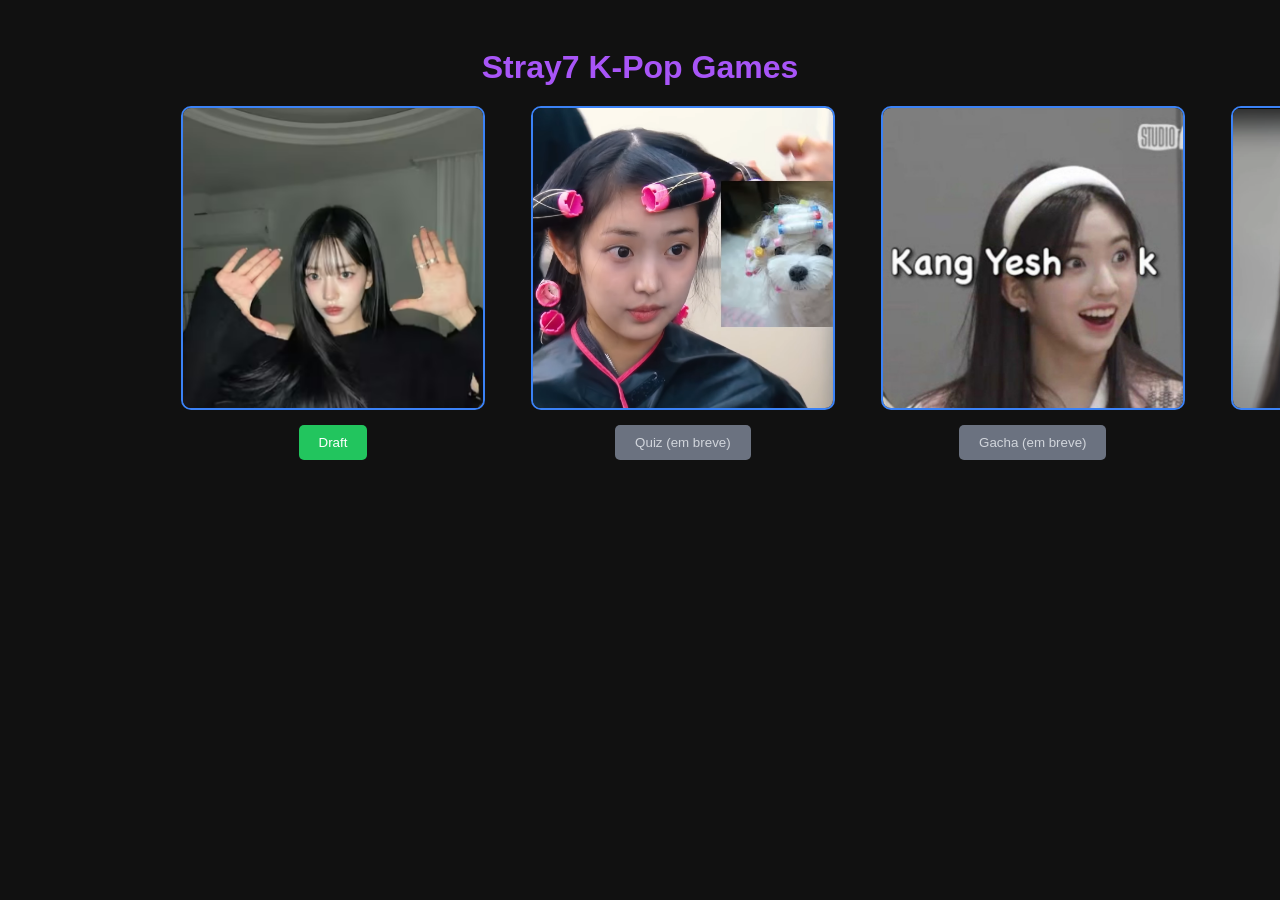
==== index.html @ 08540a4f "Update index.html" ====
<!DOCTYPE html>
<html lang="pt-BR">
<head>
    <meta charset="UTF-8">
    <meta name="viewport" content="width=device-width, initial-scale=1.0">
    <title>Stray K-Pop Games</title>
    <link rel="stylesheet" href="./css/styles.css"> 
    <script src="./scripts/script.js" defer></script>
</head>
<body>
    <h1>Stray7 K-Pop Games</h1>
    <div class="game-modes">
        <div class="mode">
            <img src="./assets/images/0index_draft.png" alt="Draft Mode" class="mode-image">
            <button onclick="irParaDraft()" class="draft-btn">Draft</button>
        </div>
        <div class="mode">
            <img src="./assets/images/0index_quiz.png" alt="Quiz Mode" class="mode-image">
            <button onclick="modoEmDesenvolvimento()" disabled class="disabled-btn">Quiz (em breve)</button>
        </div>
        <div class="mode">
            <img src="./assets/images/0index_gacha.jpg" alt="Gacha Mode" class="mode-image">
            <button onclick="modoEmDesenvolvimento()" disabled class="disabled-btn">Gacha (em breve)</button>
        </div>
        <div class="mode">
            <img src="./assets/images/0index_manager.png" alt="Manager Mode" class="mode-image">
            <button onclick="modoEmDesenvolvimento()" disabled class="disabled-btn">Manager (em breve)</button>
        </div>
    </div>
</body>
</html>
---- css/styles.css ----
/* =========================
   BASE (INDEX + DRAFT)
========================= */

body {
  font-family: Arial, sans-serif;
  background-color: #111;
  color: #eee;
  padding: 20px;
  text-align: center;
}

h1 {
  margin-bottom: 20px;
  color: #a855f7; /* Roxo */
}

.game-modes {
  display: flex;
  justify-content: space-around;
  width: 75%;
  margin: 0 auto;
  gap: 5%;
}

.mode {
  display: flex;
  flex-direction: column;
  align-items: center;
  flex: 1;
}

.mode-image {
  width: 100%;
  height: auto;
  border: 2px solid #3b82f6; /* Azul */
  border-radius: 10px;
  margin-bottom: 10px;
}

.draft-btn {
  background-color: #22c55e; /* Verde */
  color: white;
  padding: 10px 20px;
  border: none;
  border-radius: 5px;
  cursor: pointer;
}

.draft-btn:hover {
  background-color: #16a34a;
}

.disabled-btn {
  background-color: #6b7280; /* Cinza */
  color: #d1d5db;
  padding: 10px 20px;
  border: none;
  border-radius: 5px;
  cursor: not-allowed;
}

h2, h3 {
  margin-bottom: 10px;
}

button {
  padding: 10px 15px;
  margin: 5px;
  border: none;
  background-color: #444;
  color: white;
  cursor: pointer;
  border-radius: 5px;
}

button:hover {
  background-color: #666;
}

input {
  padding: 5px;
  margin: 5px;
}

/* =========================
   DRAFT CONFIG GRID
========================= */

.config-grid {
  display: grid;
  grid-template-columns: 1fr 1fr;
  grid-template-rows: auto calc((100vh - 100px) * 1.5);
  height: auto;
  gap: 10px;
}

.config-block {
  background: #222;
  padding: 15px;
  border-radius: 8px;
  overflow: hidden;
  display: flex;
  flex-direction: column;
}

/* bloco 1: instruções */
.config-block.block-1 {
  background: #222;
  padding: 15px;
  border-radius: 8px;
  overflow: hidden;
  display: flex;
  flex-direction: column;
  text-align: left;
}

/* bloco 2 menu */
.config-block.block-2 {
  overflow: hidden;
}

/* corpo do bloco 2: dois lados lado a lado */
.b2-body {
  display: flex;
  flex: 1;
  gap: 15px;
  overflow: hidden;
  text-align: left;
}

/* coluna esquerda: labels + inputs + random */
.b2-left {
  margin-top: 20px;
  display: flex;
  flex-direction: column;
  align-items: stretch;
  text-align: left;
  gap: 10px;
  width: 60%;
}

.b2-left .btn-iniciar-draft {
  margin-top: auto;  /* empurra para o fundo */
  width: 97%;
}

.players-label {
  color: #ccc;
  margin-top: 20px;
  margin-bottom: 2px;
}

/* linha com label + input numérico */
.b2-field {
  display: grid;
  grid-template-columns: auto 140px;
  align-items: center;
  gap: 8px;
  white-space: nowrap;
}

.b2-field label {
  text-align: left;
}

.b2-field input[type="number"] {
  width: 140px;
  padding: 5px;
  margin: 0;
  box-sizing: border-box;
}

/* coluna direita: scroll de nomes + botão draft */
.b2-right {
  flex: 1;
  display: flex;
  flex-direction: column;
  gap: 10px;
  overflow: hidden;
  min-width: 0;
}

.players-scroll-box {
  flex: 1;
  overflow-y: auto;
  border: 1px solid #444;
  padding: 8px;
  background: #1a1a1a;
  min-height: 0;
}

.btn-iniciar-draft {
  background-color: #7e22ce;
  border: 2px solid yellow;
  color: white;
  padding: 10px 15px;
  cursor: pointer;
  border-radius: 5px;
  width: 100%;
  flex-shrink: 0;
}

.btn-iniciar-draft:hover {
  background-color: #6b21a8;
}

.config-block h3 {
  text-align: center;
  margin-top: 0;
  color: #a855f7; /* Roxo */
}

.scroll-box {
  flex: 1;
  overflow-y: auto;
  border: 1px solid #444;
  padding: 10px;
  background: #1a1a1a;
}

.half-container {
  display: flex;
  height: 100%;
  gap: 10px;
}

.half-container > div {
  flex: 1;
  display: flex;
  flex-direction: column;
}

.half-container .scroll-box {
  flex: 1;
}

/* =========================
   DRAFT (GRUPOS)
========================= */

#groupsContainer {
  text-align: left;
}

#groupsContainer > div {
  background: #333;
  padding: 10px;
  border-radius: 8px;
  margin-bottom: 10px;
}

#groupsContainer div div {
  margin-left: 15px;
}

#producerContainer,
#musicContainer {
  margin-top: 10px;
}

/* =========================
   GAME - PLAYER ROW
========================= */

.playerRow {
  display: flex;
  align-items: flex-start;
  gap: 15px;
  padding: 10px;
  border-bottom: 1px solid #444;
  width: 100%;
}

.playerOrder {
  width: 40px;
  font-weight: bold;
  flex-shrink: 0;
}

.playerName {
  width: 120px;
  flex-shrink: 0;
}

/* container geral dos blocos */
.playerBlocks {
  display: flex;
  flex: 1;
  gap: 15px;
  justify-content: space-between;
  flex-wrap: nowrap;
  width: 100%;
  min-width: 0;
}

/* destaque jogador atual */
.activePlayer {
  background: rgba(255, 255, 0, 0.1);
}

/* =========================
   BLOCOS
========================= */

.block {
  display: flex;
  flex-direction: column; /* título em cima */
  align-items: stretch;
  border: 2px solid;
  padding: 8px;
  flex: 1 1 0;
  min-width: 0;
  max-width: 100%;
  box-sizing: border-box;
}

.idolBlock {
  flex: 1 1 0;
  min-width: 0;
  align-items: center;
}

.musicBlock,
.producerBlock {
  flex: 0 0 auto;
  min-width: 0;
  width: auto;
}

/* container dos slots (horizontal) */
.block .slot {
  flex: 0 0 90px;
  width: 90px;
  height: 120px;
  border: 2px dashed #555;
  display: flex;
  align-items: center;
  justify-content: center;
}

.musicBlock .slot,
.producerBlock .slot {
  flex: 0 0 90px;
  width: 90px;
  height: 120px;
  border: 2px dashed #555;
}

.idolBlock .slotsContainer {
  display: flex;
  flex-wrap: wrap;
  justify-content: center;
  gap: 4px;
  width: min(100%, calc(12 * 90px + 11 * 4px));
  margin: 0 auto;
}

.musicBlock .slotsContainer,
.producerBlock .slotsContainer {
  display: flex;
  justify-content: center;
  flex-wrap: nowrap;
  gap: 4px;
}

/* faz os slots ficarem lado a lado */
.block {
  flex-wrap: wrap;
}

.slotsContainer {
  display: flex;
  justify-content: center;
  gap: 4px;
  width: 100%;
  overflow: visible;
}

/* CORES */
.idolBlock {
  border-color: yellow;
}

.musicBlock {
  border-color: navy;
}

.producerBlock {
  border-color: purple;
}

.blockTitle {
  font-size: 12px;
  font-weight: bold;
  margin-bottom: 5px;
  text-align: center;
  width: 100%;
}

/* =========================
   SLOTS
========================= */

.locked {
  opacity: 0.6;
  border: 2px solid red;
}

/* cores por tipo */
.idolBlock .slot {
  border-color: yellow;
}

.musicBlock .slot {
  border-color: navy;
}

.producerBlock .slot {
  border-color: purple;
}

/* =========================
   CARDS
========================= */

.card {
  width: 100%;
  height: 100%;
  background: #222;
  border: 1px solid #444;
  display: flex;
  align-items: center;
  justify-content: center;
  flex-direction: column;
  font-size: 10px;
  text-align: center;
  cursor: grab;
  user-select: none;
}

.playerBlocks .card {
  width: 90px;
  height: 120px;
  border: none; /* Remove border para mostrar a borda do slot */
}

.card:active {
  cursor: grabbing;
}

/* estado bloqueado */
.card.disabled {
  opacity: 0.3;
  pointer-events: none;
}

/* =========================
   POOL
========================= */

#pool {
  margin-top: 20px;
  padding: 10px;
  border-top: 2px solid #444;
  display: flex;
  flex-wrap: wrap;
  gap: 8px;
  justify-content: space-between;
}

#pool .card {
  width: 160px;
  height: 200px;
}

/* =========================
   RESPONSIVO
========================= */

@media (max-width: 900px) {
  .playerRow {
    flex-direction: column;
    align-items: flex-start;
  }

  .playerBlocks {
    flex-wrap: wrap;
  }
}
/* CARD COM IMAGEM */
.card {
  width: 100%;
  height: 100%;
  position: relative;
  overflow: hidden;
  border: 1px solid #444;
  background: #000;
  cursor: grab;
  display: flex;
  align-items: center;
  justify-content: center;
  text-align: center;
}

.card img {
  width: 100%;
  height: 100%;
  object-fit: cover;
  object-position: top;
}

/* nome por cima */
.cardLabel {
  position: absolute;
  bottom: 0;
  width: 100%;
  background: rgba(0,0,0,0.7);
  font-size: 10px;
  text-align: center;
  display: flex;
  flex-direction: column;
  justify-content: center;
  padding: 4px 0;
}

.cardInfo {
  font-size: 8px;
  color: #aaa;
  margin-bottom: 2px;
  overflow: hidden;
  text-overflow: ellipsis;
  white-space: nowrap;
}

.cardName {
  font-size: 10px;
  font-weight: bold;
  color: #fff;
  overflow: hidden;
  text-overflow: ellipsis;
  white-space: nowrap;
}

/* Color Code para tipos de cards */
.card-idol {
  border: 3px solid yellow;
  box-shadow: inset 0 0 8px rgba(255, 255, 0, 0.3);
}

.card-music {
  border: 3px solid navy;
  box-shadow: inset 0 0 8px rgba(0, 0, 128, 0.3);
}

.card-producer {
  border: 3px solid purple;
  box-shadow: inset 0 0 8px rgba(128, 0, 128, 0.3);
}

/* =========================
   MODAL
========================= */

.modal {
  display: none;
  position: fixed;
  top: 0;
  left: 0;
  width: 100%;
  height: 100%;
  background: rgba(0,0,0,0.8);
  justify-content: center;
  align-items: center;
}

.modalContent {
  background: #222;
  padding: 20px;
  max-width: 390px;
  max-height: 90vh;
  min-width: 390px;
}

.modalImg {
  width: 340px;
  height: 400px;
  object-fit: cover;
  object-position: top;
}

.closeBtn {
  cursor: pointer;
  float: right;
  font-size: 18px;
}

/*mode-image*/
.mode-image {
  width: 300px;
  height: 300px;
  object-fit: cover;
  object-position: top; /* garante corte central */
  border: 2px solid #3b82f6;
  border-radius: 10px;
}
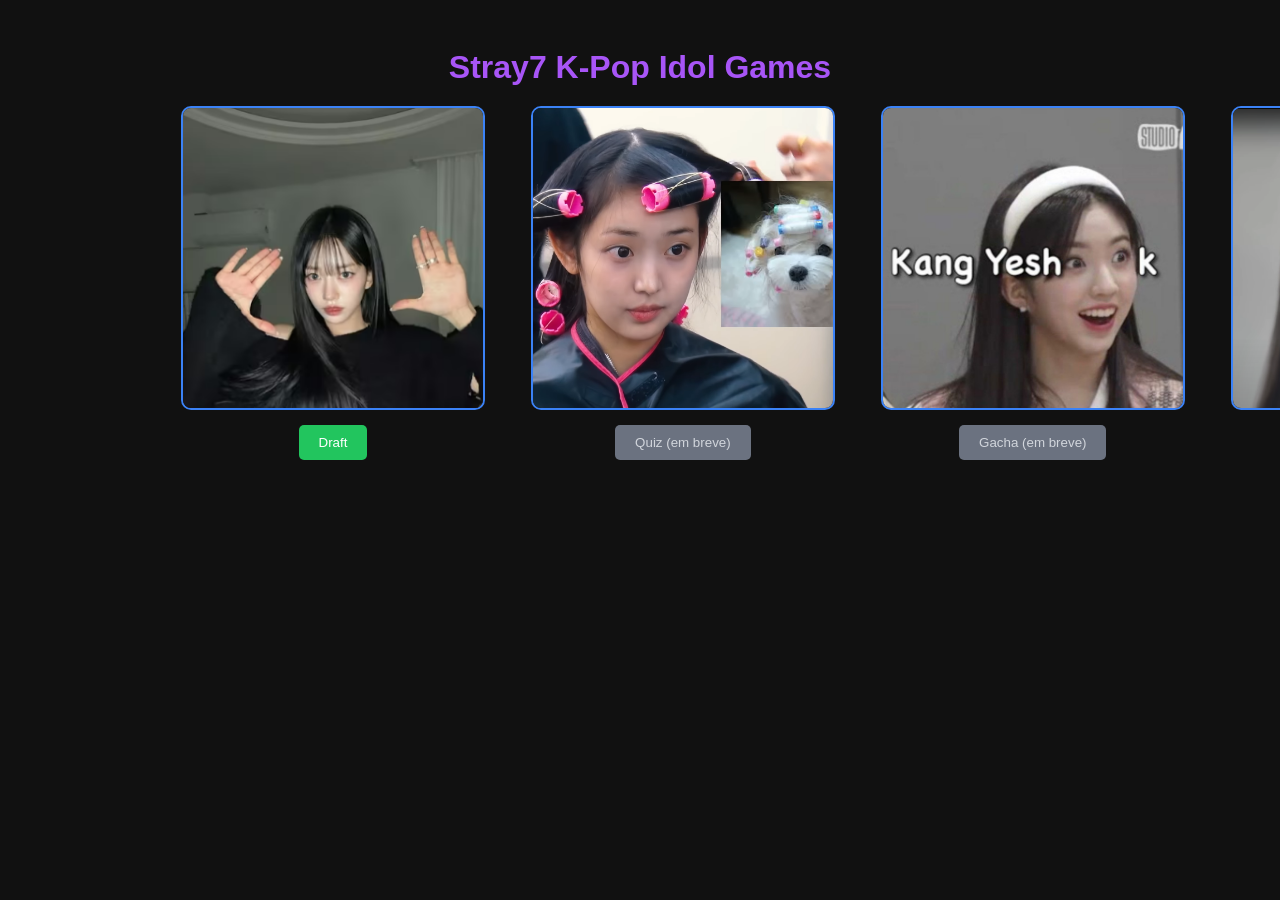
==== commit bbf8b611: "correção de comentários" ====
--- a/index.html
+++ b/index.html
@@ -8,7 +8,7 @@
     <script src="./scripts/script.js" defer></script>
 </head>
 <body>
-    <h1>Stray7 K-Pop Games</h1>
+    <h1>Stray7 K-Pop Idol Games</h1>
     <div class="game-modes">
         <div class="mode">
             <img src="./assets/images/0index_draft.png" alt="Draft Mode" class="mode-image">
@@ -28,4 +28,4 @@
         </div>
     </div>
 </body>
-</html>
+</html>
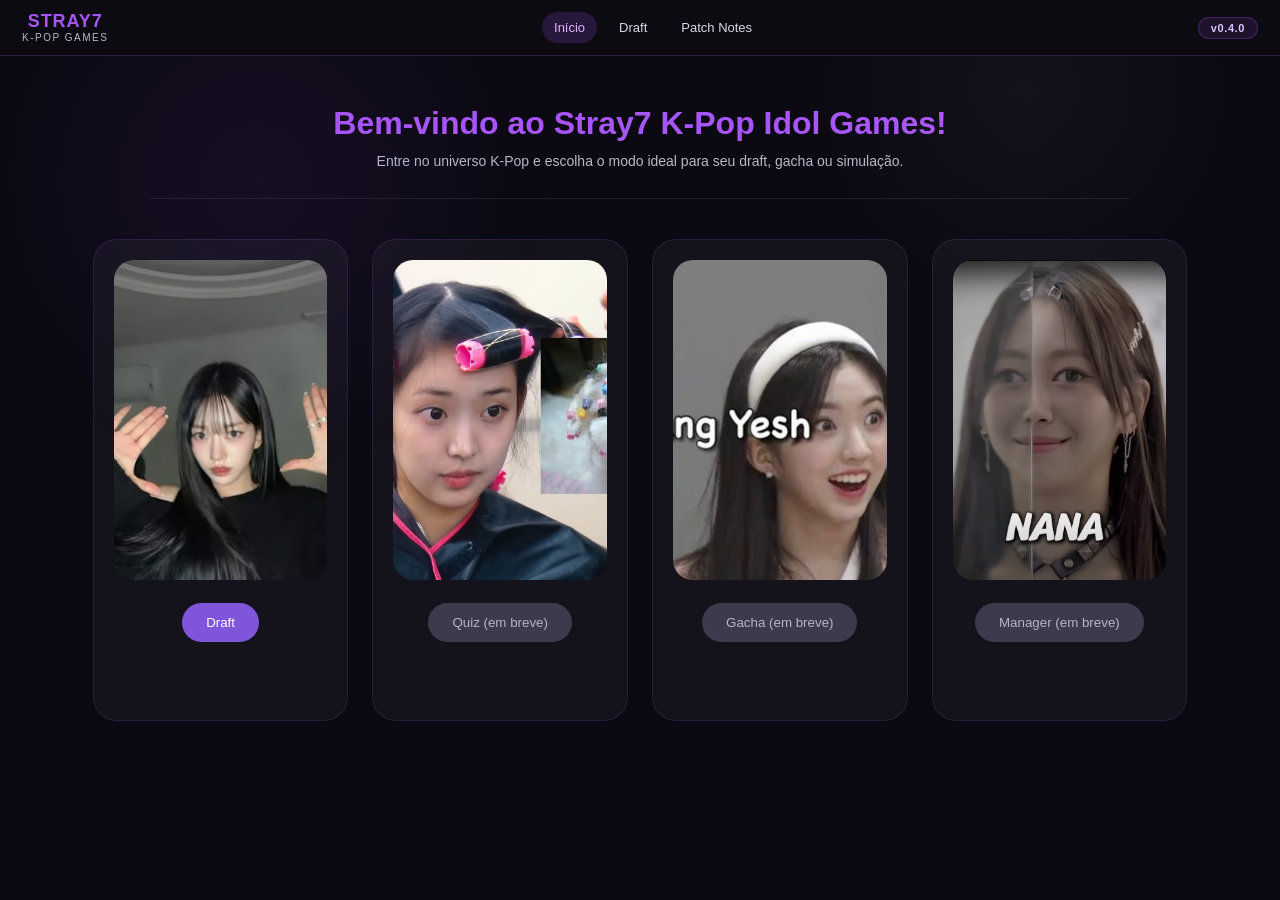
==== commit 025b82dc: "Add files via upload" ====
--- a/index.html
+++ b/index.html
@@ -4,26 +4,29 @@
     <meta charset="UTF-8">
     <meta name="viewport" content="width=device-width, initial-scale=1.0">
     <title>Stray K-Pop Games</title>
-    <link rel="stylesheet" href="./css/styles.css"> 
-    <script src="./scripts/script.js" defer></script>
+    <link rel="stylesheet" href="css/styles.css">
+    <script src="scripts/script.js" defer></script>
 </head>
 <body>
-    <h1>Stray7 K-Pop Idol Games</h1>
+    <div class="page-header">
+        <h1>Bem-vindo ao Stray7 K-Pop Idol Games!</h1>
+        <p>Entre no universo K-Pop e escolha o modo ideal para seu draft, gacha ou simulação.</p>
+    </div>
     <div class="game-modes">
         <div class="mode">
-            <img src="./assets/images/0index_draft.png" alt="Draft Mode" class="mode-image">
+            <img src="assets/images/0index_draft.png" alt="Draft Mode" class="mode-image">
             <button onclick="irParaDraft()" class="draft-btn">Draft</button>
         </div>
         <div class="mode">
-            <img src="./assets/images/0index_quiz.png" alt="Quiz Mode" class="mode-image">
+            <img src="assets/images/0index_quiz.png" alt="Quiz Mode" class="mode-image">
             <button onclick="modoEmDesenvolvimento()" disabled class="disabled-btn">Quiz (em breve)</button>
         </div>
         <div class="mode">
-            <img src="./assets/images/0index_gacha.jpg" alt="Gacha Mode" class="mode-image">
+            <img src="assets/images/0index_gacha.jpg" alt="Gacha Mode" class="mode-image">
             <button onclick="modoEmDesenvolvimento()" disabled class="disabled-btn">Gacha (em breve)</button>
         </div>
         <div class="mode">
-            <img src="./assets/images/0index_manager.png" alt="Manager Mode" class="mode-image">
+            <img src="assets/images/0index_manager.png" alt="Manager Mode" class="mode-image">
             <button onclick="modoEmDesenvolvimento()" disabled class="disabled-btn">Manager (em breve)</button>
         </div>
     </div>
--- a/css/styles.css
+++ b/css/styles.css
@@ -1,177 +1,339 @@
-/* =========================
-   BASE (INDEX + DRAFT)
-========================= */
-
-body {
-  font-family: Arial, sans-serif;
-  background-color: #111;
-  color: #eee;
-  padding: 20px;
-  text-align: center;
+/* ========================
+   HEADER FIXO
+======================== */
+.site-header {
+  position: fixed;
+  top: 0;
+  left: 0;
+  width: 100%;
+  z-index: 1000;
+  background: rgba(12, 12, 18, 0.96);
+  border-bottom: 1px solid rgba(168, 85, 247, 0.22);
+  display: flex;
+  align-items: center;
+  justify-content: space-between;
+  padding: 0 22px;
+  height: 56px;
+  box-sizing: border-box;
+}
+
+/* Logo do sistema */
+.header-logo {
+  display: flex;
+  align-items: center;
+  gap: 10px;
+  text-decoration: none;
+  flex-shrink: 0;
+}
+
+.header-logo.disabled-logo {
+  cursor: default;
+  pointer-events: none;
+  opacity: 0.9;
+}
+
+.header-logo-text {
+  font-family: 'Trebuchet MS', sans-serif;
+  font-size: 18px;
+  font-weight: 900;
+  color: #a855f7;
+  letter-spacing: 0.9px;
+  line-height: 1;
+}
+
+.header-logo-sub {
+  font-size: 10px;
+  color: #b8b8c8;
+  letter-spacing: 1.5px;
+  text-transform: uppercase;
+  margin-top: 2px;
+}
+
+/* Nav central */
+.header-nav {
+  display: flex;
+  align-items: center;
+  gap: 10px;
+}
+
+.header-nav a {
+  color: #d9d9e6;
+  text-decoration: none;
+  font-size: 13px;
+  padding: 8px 12px;
+  border-radius: 999px;
+  transition: background 0.15s ease, color 0.15s ease;
+}
+
+.header-nav a:hover {
+  background: rgba(255, 255, 255, 0.06);
+  color: #fff;
+}
+
+.header-nav a.active {
+  color: #ddb6ff;
+  background: rgba(168, 85, 247, 0.18);
+}
+
+/* Lado direito */
+.header-right {
+  display: flex;
+  align-items: center;
+  gap: 8px;
+  flex-shrink: 0;
+}
+
+.header-badge {
+  background: rgba(168, 85, 247, 0.12);
+  border: 1px solid rgba(168, 85, 247, 0.28);
+  color: #d9c4ff;
+  font-size: 11px;
+  padding: 4px 12px;
+  border-radius: 999px;
+  font-weight: 700;
+  letter-spacing: 0.6px;
 }
 
 h1 {
-  margin-bottom: 20px;
-  color: #a855f7; /* Roxo */
-}
-
-.game-modes {
-  display: flex;
-  justify-content: space-around;
-  width: 75%;
-  margin: 0 auto;
-  gap: 5%;
-}
-
-.mode {
-  display: flex;
-  flex-direction: column;
-  align-items: center;
-  flex: 1;
-}
-
-.mode-image {
-  width: 100%;
-  height: auto;
-  border: 2px solid #3b82f6; /* Azul */
-  border-radius: 10px;
-  margin-bottom: 10px;
-}
-
-.draft-btn {
-  background-color: #22c55e; /* Verde */
-  color: white;
-  padding: 10px 20px;
-  border: none;
-  border-radius: 5px;
-  cursor: pointer;
-}
-
-.draft-btn:hover {
-  background-color: #16a34a;
-}
-
-.disabled-btn {
-  background-color: #6b7280; /* Cinza */
-  color: #d1d5db;
-  padding: 10px 20px;
-  border: none;
-  border-radius: 5px;
-  cursor: not-allowed;
+  margin-bottom: 38px;
+  color: #e7d4ff;
 }
 
 h2, h3 {
   margin-bottom: 10px;
 }
 
+.page-header {
+  max-width: 980px;
+  margin: 0 auto 40px;
+  padding-bottom: 24px;
+  border-bottom: 1px solid rgba(255,255,255,0.08);
+  text-align: center;
+}
+
+.page-header h1 {
+  margin-bottom: 8px;
+  font-size: 32px;
+  color: #a855f7;
+}
+
+.page-header p {
+  color: #b8b8c8;
+  font-size: 14px;
+  line-height: 1.7;
+  margin: 0;
+}
+
 button {
-  padding: 10px 15px;
-  margin: 5px;
+  padding: 12px 16px;
+  margin: 5px 0;
   border: none;
-  background-color: #444;
+  background-color: #2d2445;
+  color: #f4efff;
+  cursor: pointer;
+  border-radius: 999px;
+  transition: background-color 0.2s ease, transform 0.2s ease;
+}
+
+button:hover {
+  background-color: #3f2f69;
+}
+
+input {
+  padding: 10px;
+  margin: 5px 0;
+  border-radius: 12px;
+  border: 1px solid #2d2a3a;
+  background: rgba(255,255,255,0.04);
+  color: #f4efff;
+}
+
+/* ===============
+  estilos globais
+================ */
+body {
+  font-family: 'Trebuchet MS', sans-serif;
+  background-color: #0b0912;
+  color: #ede9ff;
+  padding: 76px 24px 24px 24px;
+  text-align: center;
+}
+
+body::before {
+  content: '';
+  position: fixed;
+  inset: 0;
+  background-image: radial-gradient(circle at 20% 20%, rgba(168,85,247,0.08), transparent 24%),
+                    radial-gradient(circle at 80% 10%, rgba(255,255,255,0.04), transparent 18%);
+  pointer-events: none;
+}
+
+/* ============
+  index.html
+============ */
+
+/* Título */
+.game-modes {
+  display: grid;
+  grid-template-columns: repeat(auto-fit, minmax(240px, 1fr));
+  width: min(90%, 1120px);
+  margin: 0 auto;
+  gap: 24px;
+}
+
+.mode {
+  display: flex;
+  flex-direction: column;
+  align-items: center;
+  gap: 18px;
+  background: rgba(255,255,255,0.04);
+  border: 1px solid rgba(168, 85, 247, 0.15);
+  border-radius: 24px;
+  padding: 20px;
+  min-height: 440px;
+}
+
+/* Imagens */
+.mode-image {
+  width: 100%;
+  max-width: 320px;
+  height: 320px;
+  object-fit: cover;
+  display: block;
+  border-radius: 20px;
+  margin-bottom: 0;
+}
+
+/* Botões */
+.draft-btn {
+  background-color: #7f56d9;
   color: white;
-  cursor: pointer;
-  border-radius: 5px;
-}
-
-button:hover {
-  background-color: #666;
-}
-
-input {
-  padding: 5px;
-  margin: 5px;
-}
-
-/* =========================
-   DRAFT CONFIG GRID
-========================= */
-
+  padding: 12px 24px;
+  border-radius: 999px;
+}
+
+.draft-btn:hover {
+  background-color: #6e3dc3;
+}
+
+.disabled-btn {
+  background-color: #3d3a4d;
+  color: #b9b3c8;
+  padding: 12px 24px;
+  border-radius: 999px;
+}
+
+/* ==================
+  draftconfig.html
+================== */
+
+/* Título */
+/* h1 e h3 definidos globalmente */
+
+/* Bloco 1 - Instruções */
 .config-grid {
   display: grid;
   grid-template-columns: 1fr 1fr;
-  grid-template-rows: auto calc((100vh - 100px) * 1.5);
-  height: auto;
-  gap: 10px;
+  gap: 18px;
+  width: 90%;
+  /*max-width: 1180px;*/
+  margin: 0 auto;
 }
 
 .config-block {
-  background: #222;
-  padding: 15px;
-  border-radius: 8px;
+  background: rgba(255,255,255,0.03);
+  padding: 24px;
+  border-radius: 24px;
   overflow: hidden;
   display: flex;
   flex-direction: column;
-}
-
-/* bloco 1: instruções */
+  gap: 16px;
+  border: 1px solid rgba(168,85,247,0.14);
+}
+
 .config-block.block-1 {
-  background: #222;
-  padding: 15px;
-  border-radius: 8px;
-  overflow: hidden;
-  display: flex;
-  flex-direction: column;
   text-align: left;
 }
 
-/* bloco 2 menu */
-.config-block.block-2 {
-  overflow: hidden;
-}
-
-/* corpo do bloco 2: dois lados lado a lado */
+.config-block h3 {
+  text-align: center;
+  margin-top: 0;
+  color: #a855f7;
+}
+
+.config-block ul {
+  text-align: left;
+  padding-left: 18px;
+  color: #d7d1e9;
+}
+
+.config-block li {
+  margin-bottom: 10px;
+}
+
+.config-block p,
+.config-block label,
+.players-label,
+.half-container span {
+  color: #d7d1e9;
+}
+
+.config-block blockquote,
+.config-block strong {
+  color: #fff;
+}
+
 .b2-body {
   display: flex;
   flex: 1;
-  gap: 15px;
+  gap: 18px;
   overflow: hidden;
   text-align: left;
 }
 
-/* coluna esquerda: labels + inputs + random */
 .b2-left {
-  margin-top: 20px;
+  margin-top: 10px;
   display: flex;
   flex-direction: column;
   align-items: stretch;
   text-align: left;
-  gap: 10px;
-  width: 60%;
-}
-
-.b2-left .btn-iniciar-draft {
-  margin-top: auto;  /* empurra para o fundo */
-  width: 97%;
-}
-
-.players-label {
-  color: #ccc;
-  margin-top: 20px;
-  margin-bottom: 2px;
-}
-
-/* linha com label + input numérico */
+  gap: 16px;
+  width: 55%;
+}
+
 .b2-field {
   display: grid;
-  grid-template-columns: auto 140px;
-  align-items: center;
-  gap: 8px;
+  grid-template-columns: 1fr minmax(220px, 260px);
+  align-items: center;
+  gap: 10px;
   white-space: nowrap;
 }
 
 .b2-field label {
   text-align: left;
+  color: #d7d1e9;
 }
 
 .b2-field input[type="number"] {
-  width: 140px;
-  padding: 5px;
+  width: 100%;
+  min-width: 220px;
+  max-width: 260px;
+  padding: 10px;
   margin: 0;
+  height: 48px;
   box-sizing: border-box;
-}
-
-/* coluna direita: scroll de nomes + botão draft */
+  border-radius: 12px;
+  border: 1px solid rgba(168, 85, 247, 0.18);
+  background: rgba(255,255,255,0.04);
+}
+
+/* Inputs */
+.players-label {
+  color: #d7d1e9;
+  margin-top: 10px;
+  margin-bottom: 6px;
+}
+
 .b2-right {
   flex: 1;
   display: flex;
@@ -183,107 +345,211 @@
 
 .players-scroll-box {
   flex: 1;
+  max-height: 180px;
   overflow-y: auto;
-  border: 1px solid #444;
-  padding: 8px;
-  background: #1a1a1a;
+  border: 1px solid rgba(168, 85, 247, 0.14);
+  padding: 14px;
+  background: rgba(255,255,255,0.02);
   min-height: 0;
 }
 
+/* Botões */
 .btn-iniciar-draft {
-  background-color: #7e22ce;
-  border: 2px solid yellow;
+  background-color: #6e49a9;
   color: white;
-  padding: 10px 15px;
+  padding: 14px 18px;
   cursor: pointer;
-  border-radius: 5px;
+  border-radius: 999px;
   width: 100%;
   flex-shrink: 0;
+  border: 1px solid rgba(255,255,255,0.08);
 }
 
 .btn-iniciar-draft:hover {
-  background-color: #6b21a8;
-}
-
-.config-block h3 {
-  text-align: center;
-  margin-top: 0;
-  color: #a855f7; /* Roxo */
+  background-color: #593b8c;
+}
+
+.b2-left .btn-iniciar-draft {
+  margin-top: auto;
+  width: 100%;
+}
+
+/* Bloco 3 - Seleção de Idols */
+#groupsContainer {
+  text-align: left;
+}
+
+#groupsContainer > div {
+  background: rgba(255,255,255,0.03);
+  padding: 14px;
+  border-radius: 16px;
+  margin-bottom: 10px;
+  border: 1px solid rgba(168,85,247,0.12);
+}
+
+#groupsContainer div div {
+  margin-left: 15px;
 }
 
 .scroll-box {
   flex: 1;
   overflow-y: auto;
-  border: 1px solid #444;
-  padding: 10px;
-  background: #1a1a1a;
-}
-
-.half-container {
-  display: flex;
-  height: 100%;
-  gap: 10px;
-}
-
-.half-container > div {
-  flex: 1;
-  display: flex;
-  flex-direction: column;
-}
-
-.half-container .scroll-box {
-  flex: 1;
-}
-
-/* =========================
-   DRAFT (GRUPOS)
-========================= */
-
-#groupsContainer {
-  text-align: left;
-}
-
-#groupsContainer > div {
-  background: #333;
-  padding: 10px;
-  border-radius: 8px;
-  margin-bottom: 10px;
-}
-
-#groupsContainer div div {
-  margin-left: 15px;
-}
-
+  border: 1px solid rgba(168,85,247,0.12);
+  padding: 14px;
+  background: rgba(255,255,255,0.02);
+}
+
+/* Bloco 4 - Seleção de Músicas e Produtores */
 #producerContainer,
 #musicContainer {
   margin-top: 10px;
 }
 
-/* =========================
-   GAME - PLAYER ROW
-========================= */
-
+.half-container {
+  display: flex;
+  height: 100%;
+  gap: 12px;
+}
+
+.half-container > div {
+  flex: 1;
+  display: flex;
+  flex-direction: column;
+}
+
+.half-container .scroll-box {
+  flex: 1;
+}
+
+/* =====================
+  draftgame.html
+===================== */
+
+#gameScreen {
+  width: 90%;
+  margin: 0 auto;
+  text-align: left;
+}
+
+#playersBoard {
+  width: 100%;
+}
+
+/* Título */
+#gameScreen h1 {
+  margin-bottom: 10px;
+  font-size: 24px;
+  color: #e7d4ff;
+}
+
+#gameScreen h2 {
+  margin-top: 36px;
+  color: #d8b4fe;
+}
+
+#turnActions {
+  display: flex;
+  flex-wrap: wrap;
+  justify-content: space-between;
+  align-items: center;
+  gap: 16px;
+  margin: 24px 220px 0px 220px;
+  padding: 18px;
+  min-height: 70px;
+  min-width: 120px;
+  border: 1px solid rgba(168,85,247,0.14);
+  border-radius: 18px;
+  background: rgba(255,255,255,0.03);
+}
+
+#turnActions #avisoTurno {
+  margin: 0;
+  flex: 0 0 auto;
+}
+
+#turnActions h1 {
+  margin: 0;
+  font-size: 20px;
+  color: #e7d4ff;
+  flex: 1 1 auto;
+  min-width: 220px;
+}
+
+#turnActions button {
+  margin: 0;
+  width: auto;
+  flex: 0 0 auto;
+}
+
+/* Linha de separação do turno ACHEI */ 
+#gameScreen > hr {
+  border: none;
+  border-top: 1px solid rgba(168, 85, 247, 0.18);
+  margin: 18px 0;
+}
+
+#gameScreen h2 {
+  margin-top: 18px;
+}
+
+#pool {
+  width: 100%;
+  margin: 0 auto 0;
+  padding: 16px;
+  min-height: 240px;
+  border: 2px solid rgba(34, 255, 255, 0.25);
+  border-radius: 16px;
+  background: rgba(0, 255, 255, 0.04);
+  display: flex;
+  flex-wrap: wrap;
+  gap: 12px;
+  justify-content: flex-start;
+}
+
+/* Botão de Turno */
+#gameScreen button {
+  margin-bottom: 0;
+}
+
+/* Linha do Jogador */
 .playerRow {
   display: flex;
   align-items: flex-start;
   gap: 15px;
   padding: 10px;
-  border-bottom: 1px solid #444;
-  width: 100%;
+  border-bottom: 2px solid #444;
+  width: 100%;
+}
+
+.playerMeta {
+  display: flex;
+  flex-direction: column;
+  align-items: left;
+  justify-content: left;
+  gap: 4px;
+  min-width: 130px;
+  flex-shrink: 0;
 }
 
 .playerOrder {
-  width: 40px;
   font-weight: bold;
-  flex-shrink: 0;
+  color: #a855f7;
+  font-size: 24px;
 }
 
 .playerName {
-  width: 120px;
-  flex-shrink: 0;
-}
-
-/* container geral dos blocos */
+  font-weight: bold;
+  font-size: 24px;
+  color: #fff;
+  text-align: center;
+}
+
+/* Jogador Atual */
+.activePlayer {
+  background: rgba(174, 0, 255, 0.1);
+}
+
+/* Board */
 .playerBlocks {
   display: flex;
   flex: 1;
@@ -294,179 +560,109 @@
   min-width: 0;
 }
 
-/* destaque jogador atual */
-.activePlayer {
-  background: rgba(255, 255, 0, 0.1);
-}
-
-/* =========================
-   BLOCOS
-========================= */
-
-.block {
-  display: flex;
-  flex-direction: column; /* título em cima */
-  align-items: stretch;
+.board { 
+  display: flex;
+  flex-direction: column;
   border: 2px solid;
+  border-radius: 6px;
+  flex: 1;
   padding: 8px;
-  flex: 1 1 0;
   min-width: 0;
-  max-width: 100%;
-  box-sizing: border-box;
-}
-
-.idolBlock {
-  flex: 1 1 0;
-  min-width: 0;
-  align-items: center;
-}
-
-.musicBlock,
-.producerBlock {
+  background: #111;
+}
+
+.boardTitle { 
+  color: white;
+  font-size: 14px;
+  font-weight: bold;
+  text-align: center;
+  margin-bottom: 6px;
+  letter-spacing: 1px;
+}
+
+.musicBoard,
+.producerBoard {
   flex: 0 0 auto;
   min-width: 0;
   width: auto;
 }
 
-/* container dos slots (horizontal) */
-.block .slot {
+/* Boards colour coded lyrics */
+.idolBoard {
+  border-color: yellow;
+}
+
+.musicBoard {
+  border-color: navy;
+}
+
+.producerBoard {
+  border-color: purple;
+}
+
+/* Slots */
+.slotsContainer {
+  display: flex;
+  gap: 4px;
+  width: 100%;
+  overflow: visible;
+}
+
+.idolBoard .slotsContainer {
+  flex-wrap: wrap;
+  justify-content: flex-start;
+  margin: 0 auto;
+}
+
+.musicBoard .slotsContainer,
+.producerBoard .slotsContainer {
+  justify-content: center;
+  flex-wrap: nowrap;
+}
+
+.board .slot {
+  display: flex;
+  flex-wrap: wrap;
+  gap: 6px;
   flex: 0 0 90px;
+  align-content: flex-start;
+  background: #0a0a0a;
   width: 90px;
   height: 120px;
   border: 2px dashed #555;
-  display: flex;
-  align-items: center;
-  justify-content: center;
-}
-
-.musicBlock .slot,
-.producerBlock .slot {
-  flex: 0 0 90px;
-  width: 90px;
-  height: 120px;
-  border: 2px dashed #555;
-}
-
-.idolBlock .slotsContainer {
-  display: flex;
-  flex-wrap: wrap;
-  justify-content: center;
-  gap: 4px;
-  width: min(100%, calc(12 * 90px + 11 * 4px));
-  margin: 0 auto;
-}
-
-.musicBlock .slotsContainer,
-.producerBlock .slotsContainer {
-  display: flex;
-  justify-content: center;
-  flex-wrap: nowrap;
-  gap: 4px;
-}
-
-/* faz os slots ficarem lado a lado */
-.block {
-  flex-wrap: wrap;
-}
-
-.slotsContainer {
-  display: flex;
-  justify-content: center;
-  gap: 4px;
-  width: 100%;
-  overflow: visible;
-}
-
-/* CORES */
-.idolBlock {
+}
+
+/* Slots colour coded lyrics */
+.idolBoard .slot {
   border-color: yellow;
 }
 
-.musicBlock {
+.musicBoard .slot {
   border-color: navy;
 }
 
-.producerBlock {
+.producerBoard .slot {
   border-color: purple;
 }
-
-.blockTitle {
-  font-size: 12px;
-  font-weight: bold;
-  margin-bottom: 5px;
-  text-align: center;
-  width: 100%;
-}
-
-/* =========================
-   SLOTS
-========================= */
 
 .locked {
   opacity: 0.6;
   border: 2px solid red;
 }
 
-/* cores por tipo */
-.idolBlock .slot {
-  border-color: yellow;
-}
-
-.musicBlock .slot {
-  border-color: navy;
-}
-
-.producerBlock .slot {
-  border-color: purple;
-}
-
-/* =========================
-   CARDS
-========================= */
-
-.card {
-  width: 100%;
-  height: 100%;
-  background: #222;
-  border: 1px solid #444;
-  display: flex;
-  align-items: center;
-  justify-content: center;
-  flex-direction: column;
-  font-size: 10px;
-  text-align: center;
-  cursor: grab;
-  user-select: none;
-}
-
-.playerBlocks .card {
-  width: 90px;
-  height: 120px;
-  border: none; /* Remove border para mostrar a borda do slot */
-}
-
-.card:active {
-  cursor: grabbing;
-}
-
-/* estado bloqueado */
-.card.disabled {
-  opacity: 0.3;
-  pointer-events: none;
-}
-
-/* =========================
-   POOL
-========================= */
-
+/* Pool */
 #pool {
-  margin-top: 20px;
-  padding: 10px;
-  border-top: 2px solid #444;
+  width: 100%;
+  margin: 20px auto 0;
+  padding: 16px;
+  min-height: 240px;
+  border: 2px solid rgba(34, 255, 255, 0.25);
+  border-radius: 16px;
+  background: rgba(0, 255, 255, 0.04);
   display: flex;
   flex-wrap: wrap;
-  gap: 8px;
-  justify-content: space-between;
+  gap: 12px;
+  justify-content: flex-start;
 }
 
 #pool .card {
@@ -474,21 +670,7 @@
   height: 200px;
 }
 
-/* =========================
-   RESPONSIVO
-========================= */
-
-@media (max-width: 900px) {
-  .playerRow {
-    flex-direction: column;
-    align-items: flex-start;
-  }
-
-  .playerBlocks {
-    flex-wrap: wrap;
-  }
-}
-/* CARD COM IMAGEM */
+/* Card */
 .card {
   width: 100%;
   height: 100%;
@@ -501,6 +683,11 @@
   align-items: center;
   justify-content: center;
   text-align: center;
+  user-select: none;
+}
+
+.card:active {
+  cursor: grabbing;
 }
 
 .card img {
@@ -510,7 +697,6 @@
   object-position: top;
 }
 
-/* nome por cima */
 .cardLabel {
   position: absolute;
   bottom: 0;
@@ -542,7 +728,7 @@
   white-space: nowrap;
 }
 
-/* Color Code para tipos de cards */
+/* Card colour coded lyrics */
 .card-idol {
   border: 3px solid yellow;
   box-shadow: inset 0 0 8px rgba(255, 255, 0, 0.3);
@@ -558,10 +744,12 @@
   box-shadow: inset 0 0 8px rgba(128, 0, 128, 0.3);
 }
 
-/* =========================
-   MODAL
-========================= */
-
+.card.disabled {
+  opacity: 0.3;
+  pointer-events: none;
+}
+
+/* Modal */
 .modal {
   display: none;
   position: fixed;
@@ -595,12 +783,14 @@
   font-size: 18px;
 }
 
-/*mode-image*/
-.mode-image {
-  width: 300px;
-  height: 300px;
-  object-fit: cover;
-  object-position: top; /* garante corte central */
-  border: 2px solid #3b82f6;
-  border-radius: 10px;
+/* Media Queries */
+@media (max-width: 900px) {
+  .playerRow {
+    flex-direction: column;
+    align-items: flex-start;
+  }
+
+  .playerBlocks {
+    flex-wrap: wrap;
+  }
 }
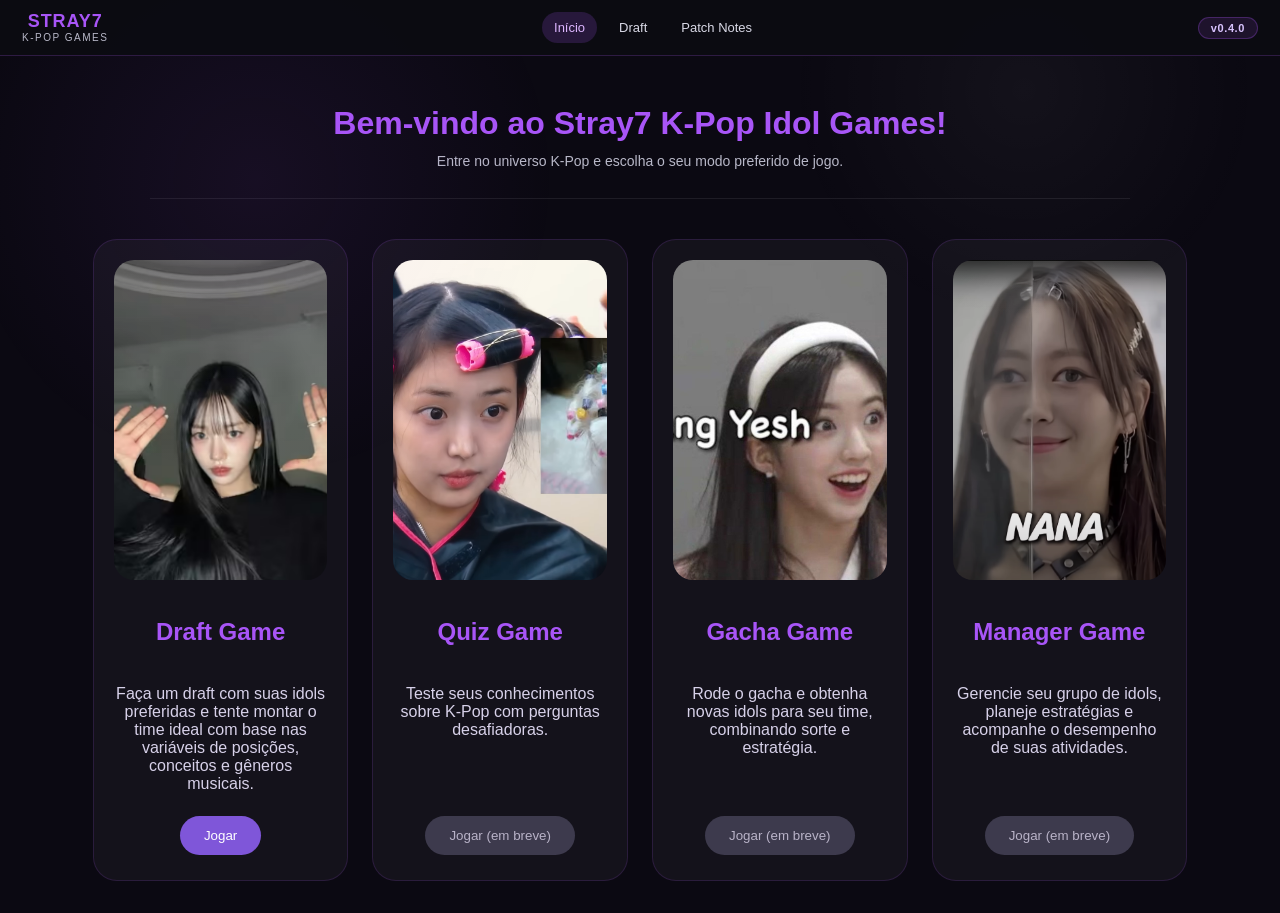
==== commit 8946beab: "v0.4.1 part 2" ====
--- a/index.html
+++ b/index.html
@@ -10,24 +10,32 @@
 <body>
     <div class="page-header">
         <h1>Bem-vindo ao Stray7 K-Pop Idol Games!</h1>
-        <p>Entre no universo K-Pop e escolha o modo ideal para seu draft, gacha ou simulação.</p>
+        <p>Entre no universo K-Pop e escolha o seu modo preferido de jogo.</p>
     </div>
     <div class="game-modes">
         <div class="mode">
             <img src="assets/images/0index_draft.png" alt="Draft Mode" class="mode-image">
-            <button onclick="irParaDraft()" class="draft-btn">Draft</button>
+            <h2 class="mode-title">Draft Game</h2>
+            <p class="mode-description">Faça um draft com suas idols preferidas e tente montar o time ideal com base nas variáveis de posições, conceitos e gêneros musicais.</p>
+            <button onclick="irParaDraft()" class="draft-btn">Jogar</button>
         </div>
         <div class="mode">
             <img src="assets/images/0index_quiz.png" alt="Quiz Mode" class="mode-image">
-            <button onclick="modoEmDesenvolvimento()" disabled class="disabled-btn">Quiz (em breve)</button>
+            <h2 class="mode-title">Quiz Game</h2>
+            <p class="mode-description">Teste seus conhecimentos sobre K-Pop com perguntas desafiadoras.</p>
+            <button onclick="modoEmDesenvolvimento()" disabled class="disabled-btn">Jogar (em breve)</button>
         </div>
         <div class="mode">
             <img src="assets/images/0index_gacha.jpg" alt="Gacha Mode" class="mode-image">
-            <button onclick="modoEmDesenvolvimento()" disabled class="disabled-btn">Gacha (em breve)</button>
+            <h2 class="mode-title">Gacha Game</h2>
+            <p class="mode-description">Rode o gacha e obtenha novas idols para seu time, combinando sorte e estratégia.</p>
+            <button onclick="modoEmDesenvolvimento()" disabled class="disabled-btn">Jogar (em breve)</button>
         </div>
         <div class="mode">
             <img src="assets/images/0index_manager.png" alt="Manager Mode" class="mode-image">
-            <button onclick="modoEmDesenvolvimento()" disabled class="disabled-btn">Manager (em breve)</button>
+            <h2 class="mode-title">Manager Game</h2>
+            <p class="mode-description">Gerencie seu grupo de idols, planeje estratégias e acompanhe o desempenho de suas atividades.</p>
+            <button onclick="modoEmDesenvolvimento()" disabled class="disabled-btn">Jogar (em breve)</button>
         </div>
     </div>
 </body>
--- a/css/styles.css
+++ b/css/styles.css
@@ -100,7 +100,7 @@
 }
 
 h2, h3 {
-  margin-bottom: 10px;
+  margin-bottom: 5px;
 }
 
 .page-header {
@@ -135,6 +135,22 @@
   transition: background-color 0.2s ease, transform 0.2s ease;
 }
 
+.mode-title {
+  font-size: 24px;
+  font-weight: bold;
+  color: #a855f7;
+}
+
+.mode-description {
+  font-size: 16px;
+  color: #d7d1e9;
+  margin-bottom: auto;
+}
+
+.disabled-btn{
+  cursor: not-allowed;
+}
+
 button:hover {
   background-color: #3f2f69;
 }
@@ -205,6 +221,7 @@
 }
 
 /* Botões */
+
 .draft-btn {
   background-color: #7f56d9;
   color: white;
@@ -222,13 +239,9 @@
   padding: 12px 24px;
   border-radius: 999px;
 }
-
 /* ==================
   draftconfig.html
 ================== */
-
-/* Título */
-/* h1 e h3 definidos globalmente */
 
 /* Bloco 1 - Instruções */
 .config-grid {
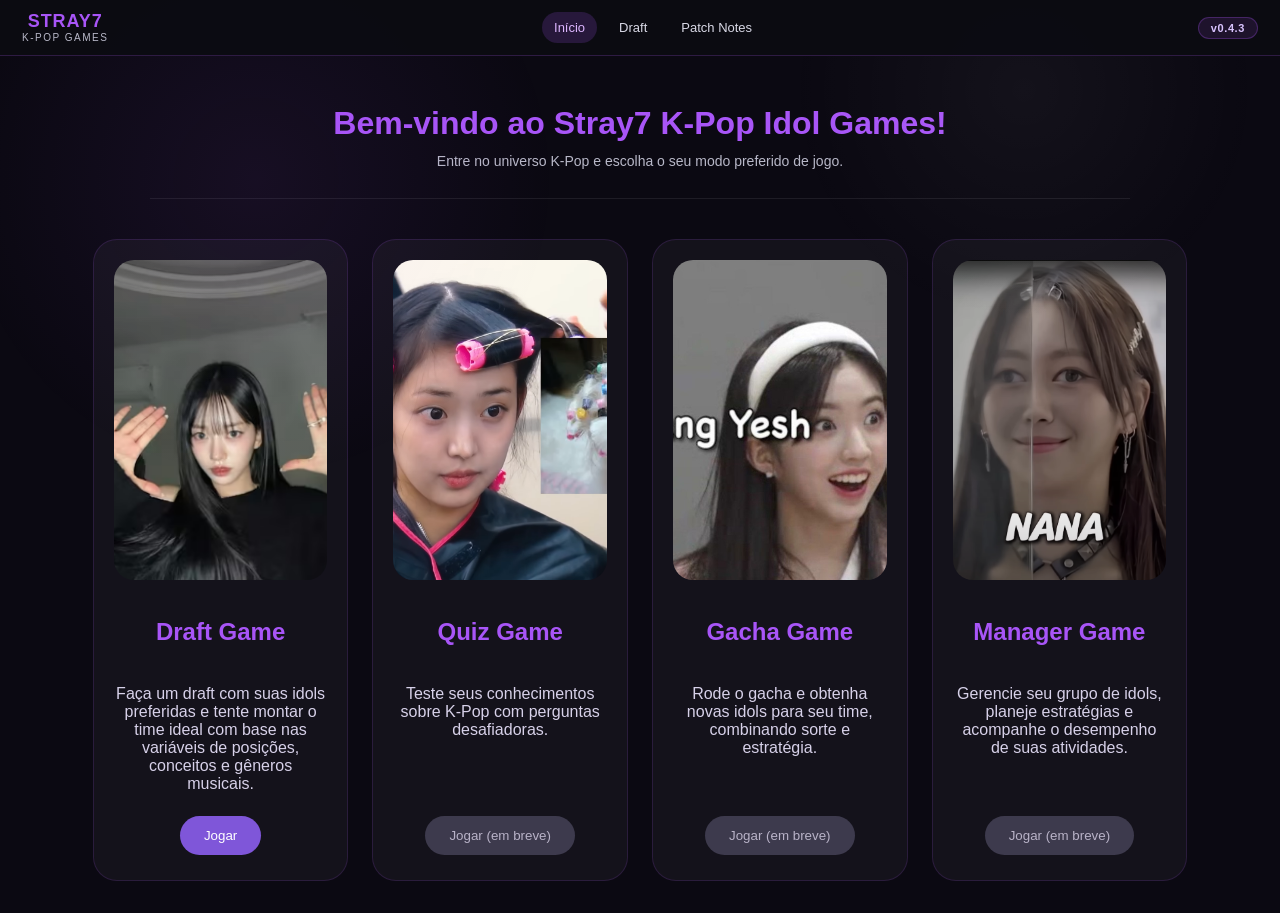
==== commit a17066b0: "v0.4.3 tutoriais" ====
--- a/index.html
+++ b/index.html
@@ -14,29 +14,29 @@
     </div>
     <div class="game-modes">
         <div class="mode">
-            <img src="assets/images/0index_draft.png" alt="Draft Mode" class="mode-image">
+            <img src="assets/menus/index_draft.png" alt="Draft Mode" class="mode-image">
             <h2 class="mode-title">Draft Game</h2>
             <p class="mode-description">Faça um draft com suas idols preferidas e tente montar o time ideal com base nas variáveis de posições, conceitos e gêneros musicais.</p>
             <button onclick="irParaDraft()" class="draft-btn">Jogar</button>
         </div>
         <div class="mode">
-            <img src="assets/images/0index_quiz.png" alt="Quiz Mode" class="mode-image">
+            <img src="assets/menus/index_quiz.png" alt="Quiz Mode" class="mode-image">
             <h2 class="mode-title">Quiz Game</h2>
             <p class="mode-description">Teste seus conhecimentos sobre K-Pop com perguntas desafiadoras.</p>
             <button onclick="modoEmDesenvolvimento()" disabled class="disabled-btn">Jogar (em breve)</button>
         </div>
         <div class="mode">
-            <img src="assets/images/0index_gacha.jpg" alt="Gacha Mode" class="mode-image">
+            <img src="assets/menus/index_gacha.jpg" alt="Gacha Mode" class="mode-image">
             <h2 class="mode-title">Gacha Game</h2>
             <p class="mode-description">Rode o gacha e obtenha novas idols para seu time, combinando sorte e estratégia.</p>
             <button onclick="modoEmDesenvolvimento()" disabled class="disabled-btn">Jogar (em breve)</button>
         </div>
         <div class="mode">
-            <img src="assets/images/0index_manager.png" alt="Manager Mode" class="mode-image">
+            <img src="assets/menus/index_manager.png" alt="Manager Mode" class="mode-image">
             <h2 class="mode-title">Manager Game</h2>
             <p class="mode-description">Gerencie seu grupo de idols, planeje estratégias e acompanhe o desempenho de suas atividades.</p>
             <button onclick="modoEmDesenvolvimento()" disabled class="disabled-btn">Jogar (em breve)</button>
         </div>
     </div>
 </body>
-</html>+</html>
--- a/css/styles.css
+++ b/css/styles.css
@@ -95,8 +95,9 @@
 }
 
 h1 {
-  margin-bottom: 38px;
-  color: #e7d4ff;
+  margin-bottom: 8px;
+  font-size: 32px;
+  color: #a855f7;
 }
 
 h2, h3 {
@@ -221,7 +222,6 @@
 }
 
 /* Botões */
-
 .draft-btn {
   background-color: #7f56d9;
   color: white;
@@ -239,11 +239,64 @@
   padding: 12px 24px;
   border-radius: 999px;
 }
-/* ==================
-  draftconfig.html
-================== */
-
-/* Bloco 1 - Instruções */
+
+/* ===================
+   drafttutorial.html
+====================== */
+
+.tut-config-grid {
+  display: grid;
+  grid-template-columns: 1fr 1fr;
+  gap: 18px;
+  width: 90%;
+  max-width: 1180px;
+  margin: 0 auto;
+}
+
+.tut-config-block {
+  background: rgba(255,255,255,0.03);
+  padding: 24px;
+  border-radius: 24px;
+  overflow: hidden;
+  display: flex;
+  flex-direction: column;
+  gap: 16px;
+  border: 1px solid rgba(168,85,247,0.14);
+}
+
+.tut-config-block.block-1 {
+  text-align: left;
+}
+
+.tut-config-block h3 {
+  text-align: left;
+  margin-top: 0;
+  color: #a855f7;
+}
+
+.tut-config-block ul {
+  text-align: left;
+  padding-left: 18px;
+  color: #d7d1e9;
+}
+
+.tut-config-block li {
+  margin-bottom: 10px;
+}
+
+.tut-config-block p,
+.tut-config-block label {
+  color: #d7d1e9;
+}
+
+.tut-config-block blockquote,
+.tut-config-block strong {
+  color: #fff;
+}
+
+/* ===================
+   draftconfig.html
+====================== */
 .config-grid {
   display: grid;
   grid-template-columns: 1fr 1fr;
@@ -264,9 +317,9 @@
   border: 1px solid rgba(168,85,247,0.14);
 }
 
-.config-block.block-1 {
-  text-align: left;
-}
+/* ==========
+   BLOCO 2
+============= */
 
 .config-block h3 {
   text-align: center;
@@ -296,6 +349,10 @@
   color: #fff;
 }
 
+/* ==========
+   BLOCO 2
+============= */
+
 .b2-body {
   display: flex;
   flex: 1;
@@ -316,7 +373,7 @@
 
 .b2-field {
   display: grid;
-  grid-template-columns: 1fr minmax(220px, 260px);
+  grid-template-columns: 1fr minmax(220px, 220px);
   align-items: center;
   gap: 10px;
   white-space: nowrap;
@@ -329,8 +386,8 @@
 
 .b2-field input[type="number"] {
   width: 100%;
-  min-width: 220px;
-  max-width: 260px;
+  min-width: auto;
+  max-width: auto;
   padding: 10px;
   margin: 0;
   height: 48px;
@@ -358,7 +415,7 @@
 
 .players-scroll-box {
   flex: 1;
-  max-height: 180px;
+  max-height: auto;
   overflow-y: auto;
   border: 1px solid rgba(168, 85, 247, 0.14);
   padding: 14px;
@@ -387,16 +444,157 @@
   width: 100%;
 }
 
-/* Bloco 3 - Seleção de Idols */
+.btn-importar-draft {
+  display: block;
+  width: 100%;
+  padding: 10px 18px;
+  font-size: 13px;
+  font-family: 'Trebuchet MS', sans-serif;
+  font-weight: 700;
+  border-radius: 999px;
+  border: 1px dashed rgba(168,85,247,0.45);
+  background: rgba(168,85,247,0.07);
+  color: #c9a8f7;
+  cursor: pointer;
+  text-align: center;
+  transition: background 0.15s ease, border-color 0.15s ease, color 0.15s ease;
+  box-sizing: border-box;
+}
+
+.btn-importar-draft:hover {
+  background: rgba(168,85,247,0.18);
+  border-color: rgba(168,85,247,0.65);
+  color: #f0e6ff;
+}
+
+/* ==========
+   BLOCO 3
+============= */
+
+/* Filtro */
+#idolFilter {
+  display: flex;
+  flex-direction: column;
+  gap: 10px;
+  margin-bottom: 14px;
+  padding: 12px 14px;
+  background: rgba(255,255,255,0.03);
+  border: 1px solid rgba(168,85,247,0.18);
+  border-radius: 14px;
+}
+
+.idol-filter-row {
+  display: flex;
+  align-items: flex-start;
+  gap: 10px;
+}
+
+.idol-filter-label {
+  color: #b8b8c8;
+  font-size: 12px;
+  font-weight: 700;
+  letter-spacing: 0.6px;
+  text-transform: uppercase;
+  white-space: nowrap;
+  padding-top: 5px;
+  min-width: 52px;
+}
+
+.idol-filter-pills {
+  display: flex;
+  flex-wrap: wrap;
+  gap: 5px;
+}
+
+.filter-pill {
+  padding: 4px 10px;
+  margin: 0;
+  font-size: 11px;
+  font-weight: 700;
+  border-radius: 999px;
+  border: 1px solid rgba(168,85,247,0.22);
+  background: rgba(255,255,255,0.04);
+  color: #c4b8e0;
+  cursor: pointer;
+  transition: background 0.15s ease, color 0.15s ease, border-color 0.15s ease;
+  letter-spacing: 0.4px;
+}
+
+.filter-pill:hover {
+  background: rgba(168,85,247,0.14);
+  color: #e0d4ff;
+  border-color: rgba(168,85,247,0.4);
+}
+
+.filter-pill.active {
+  background: rgba(168,85,247,0.28);
+  color: #f0e6ff;
+  border-color: rgba(168,85,247,0.7);
+}
+
+.idol-filter-actions {
+  justify-content: space-between;
+  align-items: center;
+  gap: 8px;
+}
+
+.idol-filter-import {
+  display: flex;
+  align-items: center;
+  gap: 8px;
+}
+
+.btn-importar-db {
+  display: inline-block;
+  padding: 6px 14px;
+  font-size: 12px;
+  font-family: 'Trebuchet MS', sans-serif;
+  font-weight: 700;
+  border-radius: 999px;
+  border: 1px dashed rgba(168,85,247,0.5);
+  background: rgba(168,85,247,0.08);
+  color: #d4b4ff;
+  cursor: pointer;
+  transition: background 0.15s ease, border-color 0.15s ease, color 0.15s ease;
+  letter-spacing: 0.4px;
+  white-space: nowrap;
+}
+
+.btn-importar-db:hover {
+  background: rgba(168,85,247,0.2);
+  border-color: rgba(168,85,247,0.7);
+  color: #f0e6ff;
+}
+
+.import-db-status {
+  font-size: 11px;
+  color: #7be97b;
+  white-space: nowrap;
+}
+
+.idol-filter-mark-btns {
+  display: flex;
+  gap: 8px;
+}
+
+.idol-filter-mark-btns button {
+  padding: 6px 14px;
+  font-size: 12px;
+  margin: 0;
+}
+
+/* Containers */
 #groupsContainer {
   text-align: left;
+  display: grid;
+  grid-template-columns: repeat(3, minmax(0, 1fr));
+  gap: 16px;
 }
 
 #groupsContainer > div {
   background: rgba(255,255,255,0.03);
   padding: 14px;
   border-radius: 16px;
-  margin-bottom: 10px;
   border: 1px solid rgba(168,85,247,0.12);
 }
 
@@ -412,10 +610,24 @@
   background: rgba(255,255,255,0.02);
 }
 
-/* Bloco 4 - Seleção de Músicas e Produtores */
+/* ==========
+   BLOCO 4
+============= */
 #producerContainer,
 #musicContainer {
   margin-top: 10px;
+}
+
+#musicContainer > div {
+  background: rgba(255,255,255,0.03);
+  padding: 14px;
+  border-radius: 16px;
+  border: 1px solid rgba(168,85,247,0.12);
+  margin-bottom: 8px;
+}
+
+#musicContainer > div > div {
+  margin-left: 15px;
 }
 
 .half-container {
@@ -458,6 +670,24 @@
 #gameScreen h2 {
   margin-top: 36px;
   color: #d8b4fe;
+}
+
+#btnExportarDraft {
+  background: rgba(168,85,247,0.15);
+  border: 1px solid rgba(168,85,247,0.4);
+  color: #d4b4ff;
+  font-size: 11px;
+  padding: 5px 14px;
+  border-radius: 999px;
+  cursor: pointer;
+  margin: 0;
+  transition: background 0.15s ease, border-color 0.15s ease;
+}
+
+#btnExportarDraft:hover {
+  background: rgba(168,85,247,0.28);
+  border-color: rgba(168,85,247,0.7);
+  color: #f0e6ff;
 }
 
 #turnActions {
@@ -519,10 +749,7 @@
   justify-content: flex-start;
 }
 
-/* Botão de Turno */
-#gameScreen button {
-  margin-bottom: 0;
-}
+
 
 /* Linha do Jogador */
 .playerRow {
@@ -796,6 +1023,96 @@
   font-size: 18px;
 }
 
+.tut-code {
+  display: block;
+  background: rgba(0,0,0,0.35);
+  border: 1px solid rgba(168,85,247,0.2);
+  border-radius: 8px;
+  padding: 10px 14px;
+  font-family: 'Courier New', monospace;
+  font-size: 12px;
+  color: #b8e4ff;
+  word-break: break-all;
+  margin: 4px 0;
+}
+
+/* Modal Tutorial */
+.modal-tutorial {
+  display: none;
+  position: fixed;
+  inset: 0;
+  z-index: 2000;
+  background: rgba(0,0,0,0.82);
+  justify-content: center;
+  align-items: center;
+  padding: 24px;
+  box-sizing: border-box;
+}
+
+.modal-tutorial-content {
+  position: relative;
+  background: #13101c;
+  border: 1px solid rgba(168,85,247,0.22);
+  border-radius: 24px;
+  padding: 32px 28px 28px;
+  width: min(96vw, 1100px);
+  max-height: 88vh;
+  overflow-y: auto;
+  box-sizing: border-box;
+}
+
+.modal-tutorial-close {
+  position: sticky;
+  top: 0;
+  float: right;
+  background: rgba(168,85,247,0.15);
+  border: 1px solid rgba(168,85,247,0.35);
+  color: #d4b4ff;
+  border-radius: 999px;
+  padding: 4px 12px;
+  font-size: 14px;
+  cursor: pointer;
+  margin: 0 0 12px 12px;
+  z-index: 1;
+}
+
+.modal-tutorial-close:hover {
+  background: rgba(168,85,247,0.3);
+  color: #fff;
+}
+
+.tut-btn-row {
+  display: flex;
+  flex-wrap: wrap;
+  gap: 8px;
+  margin-top: auto;
+}
+
+.tut-btn-row .btn-tutorial {
+  margin-top: 0;
+  flex: 1;
+}
+
+/* Botão expandir tutorial no bloco 1 */
+.btn-tutorial {
+  margin-top: auto;
+  align-self: flex-start;
+  background: rgba(168,85,247,0.12);
+  border: 1px solid rgba(168,85,247,0.3);
+  color: #d4b4ff;
+  border-radius: 999px;
+  padding: 8px 20px;
+  font-size: 13px;
+  cursor: pointer;
+  transition: background 0.15s, border-color 0.15s;
+}
+
+.btn-tutorial:hover {
+  background: rgba(168,85,247,0.25);
+  border-color: rgba(168,85,247,0.6);
+  color: #f0e6ff;
+}
+
 /* Media Queries */
 @media (max-width: 900px) {
   .playerRow {
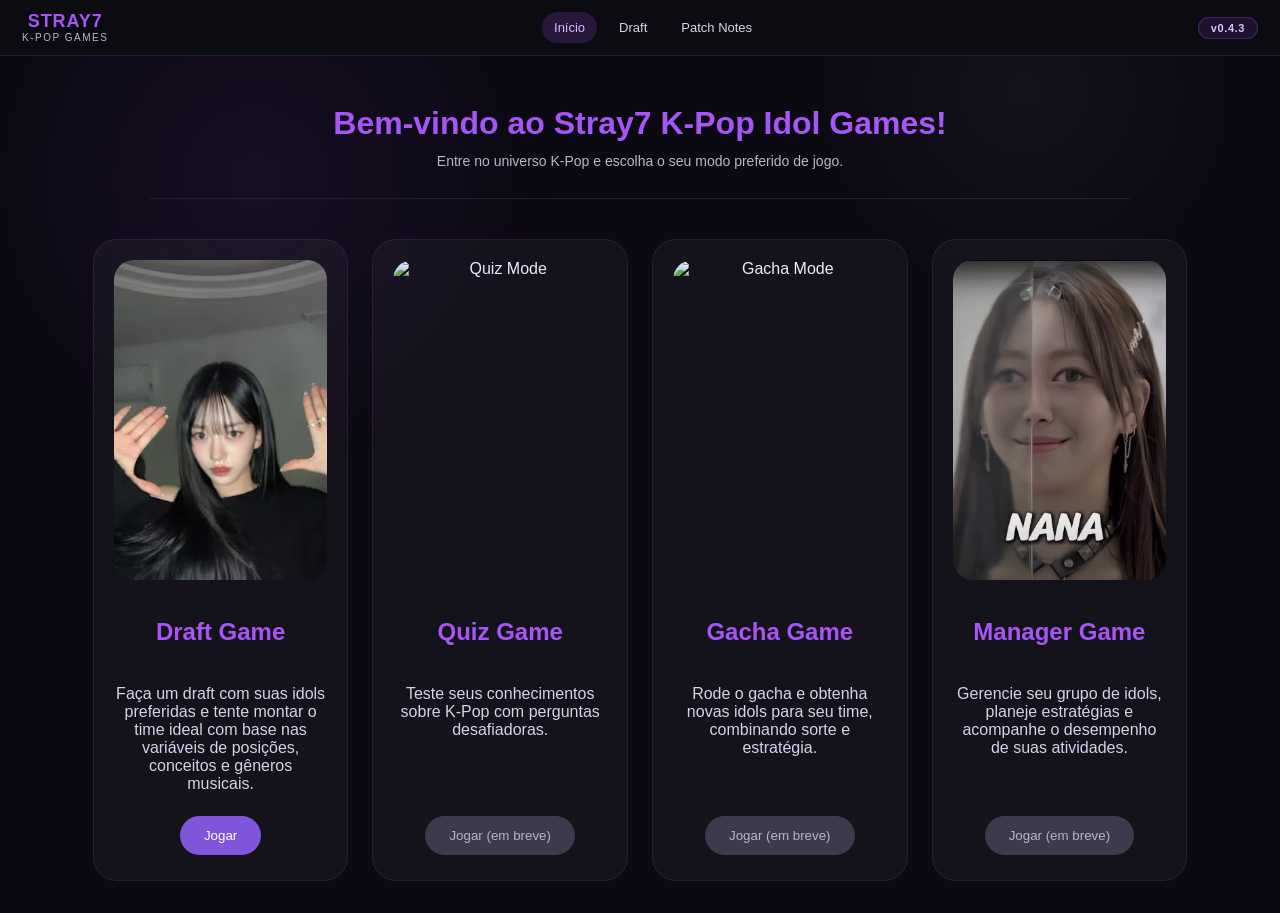
==== commit 58484110: "0.4.3 tutoriais" ====
--- a/index.html
+++ b/index.html
@@ -20,13 +20,13 @@
             <button onclick="irParaDraft()" class="draft-btn">Jogar</button>
         </div>
         <div class="mode">
-            <img src="assets/menus/index_quiz.png" alt="Quiz Mode" class="mode-image">
+            <img src="assets/menus/index_quiz.jpg" alt="Quiz Mode" class="mode-image">
             <h2 class="mode-title">Quiz Game</h2>
             <p class="mode-description">Teste seus conhecimentos sobre K-Pop com perguntas desafiadoras.</p>
             <button onclick="modoEmDesenvolvimento()" disabled class="disabled-btn">Jogar (em breve)</button>
         </div>
         <div class="mode">
-            <img src="assets/menus/index_gacha.jpg" alt="Gacha Mode" class="mode-image">
+            <img src="assets/menus/index_gacha.png" alt="Gacha Mode" class="mode-image">
             <h2 class="mode-title">Gacha Game</h2>
             <p class="mode-description">Rode o gacha e obtenha novas idols para seu time, combinando sorte e estratégia.</p>
             <button onclick="modoEmDesenvolvimento()" disabled class="disabled-btn">Jogar (em breve)</button>
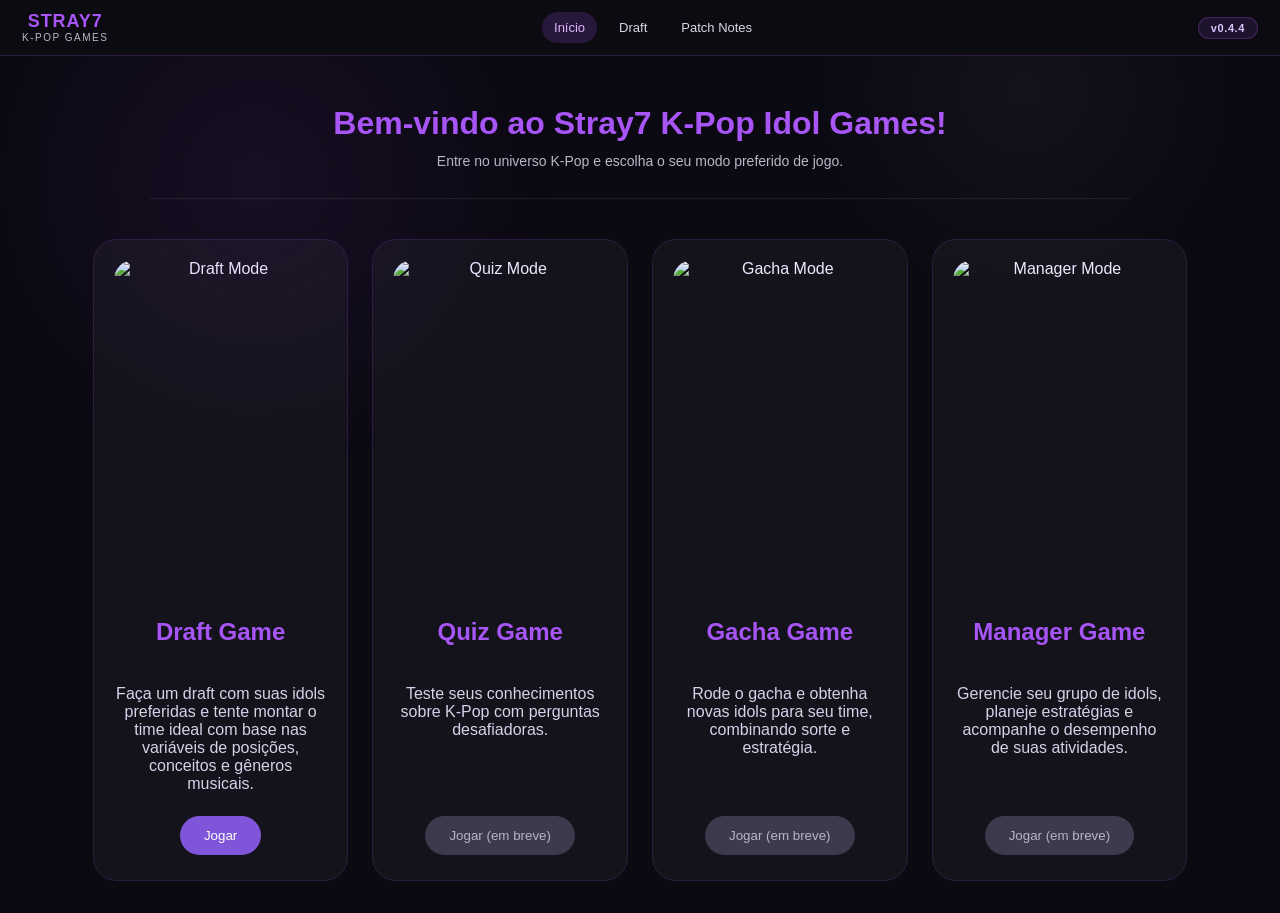
==== commit 67e7f8d3: "menus carousel" ====
--- a/index.html
+++ b/index.html
@@ -5,6 +5,7 @@
     <meta name="viewport" content="width=device-width, initial-scale=1.0">
     <title>Stray K-Pop Games</title>
     <link rel="stylesheet" href="css/styles.css">
+    <script src="assets/menus/menus.js" defer></script>
     <script src="scripts/script.js" defer></script>
 </head>
 <body>
@@ -14,28 +15,45 @@
     </div>
     <div class="game-modes">
         <div class="mode">
-            <img src="assets/menus/index_draft.png" alt="Draft Mode" class="mode-image">
+            <img data-menu="draft" alt="Draft Mode" class="mode-image">
             <h2 class="mode-title">Draft Game</h2>
-            <p class="mode-description">Faça um draft com suas idols preferidas e tente montar o time ideal com base nas variáveis de posições, conceitos e gêneros musicais.</p>
+            <p class="mode-description">
+            Faça um draft com suas idols preferidas e tente montar o time ideal com base nas variáveis de posições, conceitos e gêneros musicais.
+            </p>
             <button onclick="irParaDraft()" class="draft-btn">Jogar</button>
         </div>
+
         <div class="mode">
-            <img src="assets/menus/index_quiz.jpg" alt="Quiz Mode" class="mode-image">
+            <img data-menu="quiz" alt="Quiz Mode" class="mode-image">
             <h2 class="mode-title">Quiz Game</h2>
-            <p class="mode-description">Teste seus conhecimentos sobre K-Pop com perguntas desafiadoras.</p>
-            <button onclick="modoEmDesenvolvimento()" disabled class="disabled-btn">Jogar (em breve)</button>
+            <p class="mode-description">
+            Teste seus conhecimentos sobre K-Pop com perguntas desafiadoras.
+            </p>
+            <button onclick="modoEmDesenvolvimento()" disabled class="disabled-btn">
+            Jogar (em breve)
+            </button>
         </div>
+
         <div class="mode">
-            <img src="assets/menus/index_gacha.png" alt="Gacha Mode" class="mode-image">
+            <img data-menu="gacha" alt="Gacha Mode" class="mode-image">
             <h2 class="mode-title">Gacha Game</h2>
-            <p class="mode-description">Rode o gacha e obtenha novas idols para seu time, combinando sorte e estratégia.</p>
-            <button onclick="modoEmDesenvolvimento()" disabled class="disabled-btn">Jogar (em breve)</button>
+            <p class="mode-description">
+            Rode o gacha e obtenha novas idols para seu time, combinando sorte e estratégia.
+            </p>
+            <button onclick="modoEmDesenvolvimento()" disabled class="disabled-btn">
+            Jogar (em breve)
+            </button>
         </div>
+
         <div class="mode">
-            <img src="assets/menus/index_manager.png" alt="Manager Mode" class="mode-image">
+            <img data-menu="manager" alt="Manager Mode" class="mode-image">
             <h2 class="mode-title">Manager Game</h2>
-            <p class="mode-description">Gerencie seu grupo de idols, planeje estratégias e acompanhe o desempenho de suas atividades.</p>
-            <button onclick="modoEmDesenvolvimento()" disabled class="disabled-btn">Jogar (em breve)</button>
+            <p class="mode-description">
+            Gerencie seu grupo de idols, planeje estratégias e acompanhe o desempenho de suas atividades.
+            </p>
+            <button onclick="modoEmDesenvolvimento()" disabled class="disabled-btn">
+            Jogar (em breve)
+            </button>
         </div>
     </div>
 </body>
--- a/css/styles.css
+++ b/css/styles.css
@@ -219,6 +219,13 @@
   display: block;
   border-radius: 20px;
   margin-bottom: 0;
+  opacity: 1;
+  transition: opacity 1s ease, transform 1s ease;
+}
+
+.mode-image.fade-out {
+  opacity: 0;
+  transform: scale(1.02);
 }
 
 /* Botões */
@@ -293,6 +300,7 @@
 .tut-config-block strong {
   color: #fff;
 }
+
 
 /* ===================
    draftconfig.html
@@ -318,11 +326,13 @@
 }
 
 /* ==========
-   BLOCO 2
+   BLOCO 1
 ============= */
 
 .config-block h3 {
-  text-align: center;
+  text-align: left;
+  border-bottom: 1px solid rgba(255,255,255,0.08);
+  padding-bottom: 5px;
   margin-top: 0;
   color: #a855f7;
 }
@@ -411,6 +421,7 @@
   gap: 10px;
   overflow: hidden;
   min-width: 0;
+  max-height: 300px;
 }
 
 .players-scroll-box {
@@ -993,126 +1004,180 @@
 .modal {
   display: none;
   position: fixed;
-  top: 0;
-  left: 0;
-  width: 100%;
-  height: 100%;
-  background: rgba(0,0,0,0.8);
+  inset: 0;
+  z-index: 3000;
+  background: rgba(0,0,0,0.82);
   justify-content: center;
   align-items: center;
+  padding: 24px;
+  box-sizing: border-box;
 }
 
 .modalContent {
-  background: #222;
-  padding: 20px;
-  max-width: 390px;
-  max-height: 90vh;
-  min-width: 390px;
+  position: relative;
+  display: flex;
+  flex-direction: row;
+  gap: 0;
+  background: #13101c;
+  border: 1px solid rgba(168,85,247,0.22);
+  border-radius: 20px;
+  overflow: hidden;
+  width: min(94vw, 820px);
+  max-height: calc(90vh - 56px);
+  box-sizing: border-box;
 }
 
 .modalImg {
-  width: 340px;
+  width: 300px;
+  min-width: 300px;
   height: 400px;
   object-fit: cover;
   object-position: top;
+  display: block;
+  flex-shrink: 0;
+  margin: 16px;
+  border-radius: 12px;
+}
+
+.modalBody {
+  flex: 1;
+  overflow-y: auto;
+  padding: 24px 22px 22px;
+  display: flex;
+  flex-direction: column;
+  gap: 2px;
+  min-width: 0;
+}
+
+.modalBody h2 {
+  margin: 0 0 12px;
+  font-size: 20px;
+  color: #e7d4ff;
+}
+
+.modalBody p {
+  margin: 4px 0;
+  font-size: 13px;
+  color: #d7d1e9;
+  line-height: 1.5;
+}
+
+.modalBody p b {
+  color: #c4a8f7;
 }
 
 .closeBtn {
+  position: absolute;
+  top: 12px;
+  right: 14px;
   cursor: pointer;
+  font-size: 14px;
+  font-weight: 700;
+  color: #d4b4ff;
+  background: rgba(168,85,247,0.15);
+  border: 1px solid rgba(168,85,247,0.35);
+  border-radius: 999px;
+  padding: 3px 10px;
+  z-index: 1;
+  transition: background 0.15s;
+  line-height: 1.6;
+}
+
+.closeBtn:hover {
+  background: rgba(168,85,247,0.3);
+  color: #fff;
+}
+
+.tut-code {
+  display: block;
+  background: rgba(0,0,0,0.35);
+  border: 1px solid rgba(168,85,247,0.2);
+  border-radius: 8px;
+  padding: 10px 14px;
+  font-family: 'Courier New', monospace;
+  font-size: 12px;
+  color: #b8e4ff;
+  word-break: break-all;
+  margin: 4px 0;
+}
+
+/* Modal Tutorial */
+.modal-tutorial {
+  display: none;
+  position: fixed;
+  inset: 0;
+  z-index: 2000;
+  background: rgba(0,0,0,0.82);
+  justify-content: center;
+  align-items: center;
+  padding: 24px;
+  box-sizing: border-box;
+}
+
+.modal-tutorial-content {
+  position: relative;
+  background: #13101c;
+  border: 1px solid rgba(168,85,247,0.22);
+  border-radius: 24px;
+  padding: 32px 28px 28px;
+  width: min(96vw, 1100px);
+  max-height: 88vh;
+  overflow-y: auto;
+  box-sizing: border-box;
+}
+
+.modal-tutorial-close {
+  position: sticky;
+  top: 0;
   float: right;
-  font-size: 18px;
-}
-
-.tut-code {
-  display: block;
-  background: rgba(0,0,0,0.35);
-  border: 1px solid rgba(168,85,247,0.2);
-  border-radius: 8px;
-  padding: 10px 14px;
-  font-family: 'Courier New', monospace;
-  font-size: 12px;
-  color: #b8e4ff;
-  word-break: break-all;
-  margin: 4px 0;
-}
-
-/* Modal Tutorial */
-.modal-tutorial {
-  display: none;
-  position: fixed;
-  inset: 0;
-  z-index: 2000;
-  background: rgba(0,0,0,0.82);
-  justify-content: center;
-  align-items: center;
-  padding: 24px;
-  box-sizing: border-box;
-}
-
-.modal-tutorial-content {
-  position: relative;
-  background: #13101c;
-  border: 1px solid rgba(168,85,247,0.22);
-  border-radius: 24px;
-  padding: 32px 28px 28px;
-  width: min(96vw, 1100px);
-  max-height: 88vh;
-  overflow-y: auto;
-  box-sizing: border-box;
-}
-
-.modal-tutorial-close {
-  position: sticky;
-  top: 0;
-  float: right;
-  background: rgba(168,85,247,0.15);
-  border: 1px solid rgba(168,85,247,0.35);
-  color: #d4b4ff;
-  border-radius: 999px;
-  padding: 4px 12px;
-  font-size: 14px;
-  cursor: pointer;
-  margin: 0 0 12px 12px;
-  z-index: 1;
-}
-
-.modal-tutorial-close:hover {
-  background: rgba(168,85,247,0.3);
-  color: #fff;
-}
-
-.tut-btn-row {
-  display: flex;
-  flex-wrap: wrap;
-  gap: 8px;
-  margin-top: auto;
-}
-
-.tut-btn-row .btn-tutorial {
-  margin-top: 0;
-  flex: 1;
-}
-
-/* Botão expandir tutorial no bloco 1 */
-.btn-tutorial {
-  margin-top: auto;
-  align-self: flex-start;
-  background: rgba(168,85,247,0.12);
-  border: 1px solid rgba(168,85,247,0.3);
-  color: #d4b4ff;
-  border-radius: 999px;
-  padding: 8px 20px;
-  font-size: 13px;
-  cursor: pointer;
-  transition: background 0.15s, border-color 0.15s;
-}
-
-.btn-tutorial:hover {
-  background: rgba(168,85,247,0.25);
-  border-color: rgba(168,85,247,0.6);
-  color: #f0e6ff;
-}
-
+  background: rgba(168,85,247,0.15);
+  border: 1px solid rgba(168,85,247,0.35);
+  color: #d4b4ff;
+  border-radius: 999px;
+  padding: 4px 12px;
+  font-size: 14px;
+  cursor: pointer;
+  margin: 0 0 12px 12px;
+  z-index: 1;
+}
+
+.modal-tutorial-close:hover {
+  background: rgba(168,85,247,0.3);
+  color: #fff;
+}
+
+.tut-btn-row {
+  display: flex;
+  flex-wrap: wrap;
+  gap: 8px;
+  margin-top: auto;
+}
+
+.tut-btn-row .btn-tutorial {
+  margin-top: 0;
+  flex: 1;
+}
+
+/* Botão expandir tutorial no bloco 1 */
+.btn-tutorial {
+  margin-top: auto;
+  align-self: flex-start;
+  background: rgba(168,85,247,0.12);
+  border: 1px solid rgba(168,85,247,0.3);
+  color: #d4b4ff;
+  border-radius: 999px;
+  padding: 8px 20px;
+  font-size: 13px;
+  cursor: pointer;
+  transition: background 0.15s, border-color 0.15s;
+}
+
+.btn-tutorial:hover {
+  background: rgba(168,85,247,0.25);
+  border-color: rgba(168,85,247,0.6);
+  color: #f0e6ff;
+}
+
 /* Media Queries */
 @media (max-width: 900px) {
   .playerRow {
